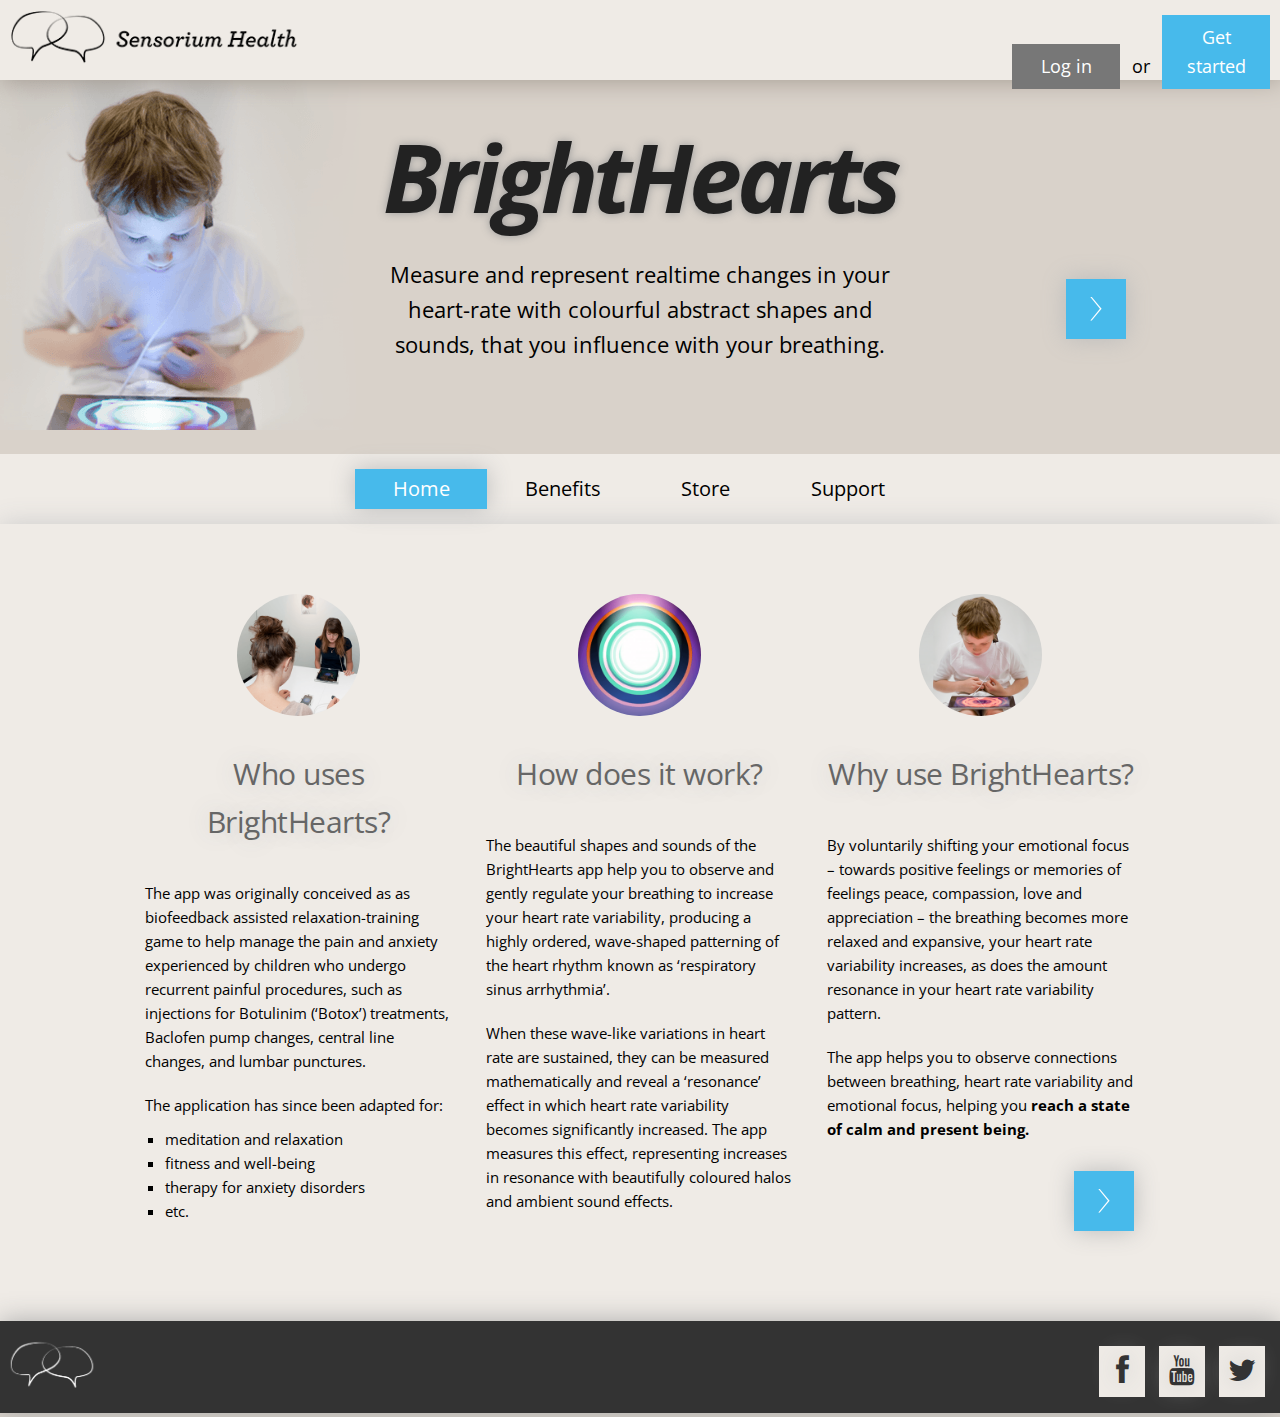
==== Assignment-final/Code/index.html @ 660d4ea3 "Added all assignment files" ====
<!doctype html>
<html lang="en">
	<head>
	    	<meta charset="utf-8">
	    	<meta name="description" content="Your description goes here">
	    	<meta name="keywords" content="one, two, three">
	    	<meta name="viewport" content="width=device-width, initial-scale=1.0">
			<title>Home | BrightHearts | Sensorium Health</title>
			<!-- external CSS link -->
			<link rel="stylesheet" href="css/reset.css">
			<link rel="stylesheet" href="css/normalize.css">
			<link rel="stylesheet" href="css/style.css">
			<link href='http://fonts.googleapis.com/css?family=Open+Sans:300italic,700italic,300|Dorsa' rel='stylesheet' type='text/css'>
			<link rel="stylesheet" href="font-awesome/css/font-awesome.min.css">
	</head>
	<body class="home">
		<div id="global-nav">
			<img src="images/sensorium_horizontal_300_black.png">
			<div id="global-links">
				<a class="button-1" href="latest-session.html">Log in</a>
				<p>or</p>
				<a class="button-2" href="#">Get started</a>
			</div>
		</div>
		<div id="hero-section">	
			<div id="promo-left">
				<img src="images/henry-w-ipad-blue-fx2_525.png"alt="">
			</div>
			<div id="promo-main">
				<h1>BrightHearts</h1>
				<h3>Measure and represent realtime changes in your heart-rate with colourful abstract shapes and sounds, that you influence with your breathing. </h3>	
			</div>
			<div id="promo-right">
				<a class="arrow-box" href="benefits.html">></a>
			</div>
		</div>
		<div id="page-nav">
			<div id="page-links">
				<a href="#" class="home-nav">Home</a>
				<a href="benefits.html" class="benefits-nav">Benefits</a>
				<a href="store.html" class="store-nav">Store</a>
				<a href="support.html" class="support-nav">Support</a>
			</div>
		</div>
		<div id="content">
			<div id="content-1">
				<img src="images/test-table-square_300.png">
				<!-- <i class="fa fa-users"></i> -->
				<h2>Who uses BrightHearts?</h2>
				<p>The app was originally conceived as as biofeedback assisted relaxation-training game to help manage the pain and anxiety experienced by children who undergo recurrent painful procedures, such as injections for Botulinim (‘Botox’) treatments, Baclofen pump changes, central line changes, and lumbar punctures.</p>
				<p>The application has since been adapted for:</p>
				<ul>
					<li>meditation and relaxation</li>
					<li>fitness and well-being</li>
					<li>therapy for anxiety disorders</li>
					<li>etc.</li>
				</ul>
			</div>
			<div id="content-2">
				<img src="images/visualise-orange-purple-square_300.png">
				<!-- <i class="fa fa-cogs"></i> -->
				<h2>How does it work?</h2>
				<p>The beautiful shapes and sounds of the BrightHearts app help you to observe and gently regulate your breathing to increase your heart rate variability, producing a highly ordered, wave-shaped patterning of the heart rhythm known as ‘respiratory sinus arrhythmia’.</p>
				<p>When these wave-like variations in heart rate are sustained, they can be measured mathematically and reveal a ‘resonance’ effect in which heart rate variability becomes significantly increased. The app measures this effect, representing increases in resonance with beautifully coloured halos and ambient sound effects.</p>
			</div>
			<div id="content-3">
				<img src="images/henry-w-ipad-red-square_300.png">
				<!-- <i class="fa fa-question-circle"></i> -->
				<h2>Why use BrightHearts?</h2>
				<p>By voluntarily shifting your emotional focus – towards positive feelings or memories of feelings peace, compassion, love and appreciation – the breathing becomes more relaxed and expansive, your heart rate variability increases, as does the amount resonance in your heart rate variability pattern.</p>
				<p>The app helps you to observe connections between breathing, heart rate variability and emotional focus, helping you <strong>reach a state of calm and present being.</strong></p>
				<a class="arrow-box" href="#">></a>
			</div>
		</div>
		</div>
		<div id="footer">
			<img src="images/cropped-sensorium-pic-200.png">
			<div id="social-links">			
				<a class="get-started" href="#"><i class="fa fa-facebook"></i></a>
				<a class="get-started" href="#"><i class="fa fa-youtube"></i></a>
				<a class="get-started" href="#"><i class="fa fa-twitter"></i></a>
			</div>
		</div>
	</body>
</html>
---- Assignment-final/Code/css/style.css ----
/*Main styles*/

body {
	box-shadow: inset 0 0 0 rgba(0,0,0,0.4);
  	line-height: 1.6;
	background-color: #D9D2CA;
	color: #000;
	font-family: 'Open Sans', sans-serif;
}

p, ul {
	font-size: 15px;
	padding: 10px 0px;
	margin: 0px;
	list-style-type: square;
}

ul {
	padding: 0px 0px 0px 20px;
}	

h1 {
	font-weight: 700;
	font-style: italic;
	font-size: 95px;
	color: #222;
	margin: 0px 0px;
	letter-spacing: -5px;
	text-shadow: 0px 0px 10px #999;
}

h2 {
	letter-spacing: -0.5px;
	color: #666;
	font-size: 30px;
	
}

i {
	font-size: 60px;
	color: #333;
	padding: 10px 0px;
}


h2, i {
	text-shadow: 0px 0px 25px #ccc;
}

h3 {
	font-size: 22px;
	color: #000;
	margin-top: 5px;
}

a {
	text-decoration: none;
	color: #000;
}

/*Global nav*/

#global-nav {
/*	display: inline-block;*/
	width: 100%;
	height: 80px;
	box-shadow: 0px 0px 25px #A0978D;
	background-color: #EFEBE6;	
}

#global-nav img {
	float: left;
	width: 288px;
	margin: 10px;
}

#global-links, #social-links {
	float: right;
	padding: 15px 10px;
	text-align: center;
}

#global-links a, #global-nav p {
	display: inline-block;
  	padding: 8px;
  	margin: 0px;
  	font-size: 18px;
  	width: 92px;
  	color: #fff;
}

#global-links p {
	width: auto;
	color: #000;
}

.button-1 {
	background-color: #777;
}

.button-1:hover {
	background-color: #999;
}

.button-2 {
	background-color: #47BAEB;
}

.button-2:hover {
	background-color: #96D8F5;
}

/*Hero section*/

#hero-section {
	width: 95%;
	padding: 0px 2.5%;
	height: 350px;
}

#promo-main {
	width: 45%;
	float: left;
	padding: 0px 2.5%;
	margin: 20px 0px;
}

body.home #promo-main {
	text-align: center;
}

#promo-right, #promo-left {
	width: 25%;
	height: 350px;
	float: left;
	position: relative;
	text-align: center;
}

a.arrow-box {
	text-align: center;
	margin-top: 20px;
}

#promo-left img {
	height: 350px;
	top: 80px;
	right: 20%;
	position: absolute;
	right: -80px;
	top:0px;
	z-index:-1;
}

.arrow-box {
	font-family: 'Dorsa', sans-serif;
	color: #fff;
	font-size: 70px;
	width: 60px;
	height: 60px;
	display: inline-block;
	box-shadow: 0px 0px 25px #ccc;
	line-height: 60px;
}

#hero-section .arrow-box {
	margin-top: 175px;	
}

#page-nav {
	width: 100%;
	clear: both;
	background-color: #EFEBE6;
}

#page-links {
	width: 45%;
	margin: 0 25%;
	padding: 0 2.5%;
}

#page-nav a {
	display: inline-block;
	width: 23%;
  	margin: 15px 0.5% 15px 0.5%;
  	font-size: 20px;
	text-align: center;
	padding: 4px 0px 4px 0px;
}

#content {
	width: 80%;
	background-color: #EFEBE6;
	overflow: auto;
	box-shadow: 0px 0px 25px #ccc;
	padding: 50px 10%;
}

#content-1, #content-2, #content-3  {
	width: 30%;
	height: 100%;
	display: inline-block;
	float: left;
	font-size: 20px;
	padding: 20px 1.66%;
	margin-bottom: 20px;
}

#content-1 img, #content-2 img, #content-3 img {
	width: 40%;
	margin: 0px 30%;
	height: auto;
	max-width: 300px;
	border-radius: 100%;
}

#content-1 h2, #content-2 h2, #content-3 h2 {
	text-align: center;
}

#content-3 .arrow-box {
	float: right;
}

#footer {
	background-color: #333;
	width: 100%;
	padding-top: 5px;
	box-shadow: 0px 0px 25px #aaa;
}

#footer img {
	height: 69px;
	width: auto;
	margin: 5px 3px;
}

#footer a {
	background-color: #EFEBE6;
	display: inline-block;
	color: #333;
  	padding: 8px;
  	margin: 5px;
  	width: 30px;
}

#footer i {
	margin: 0px;
	padding: 2px 0px 0px 0px;
	color: #333;
	font-size: 30px;
}

/*Button effects and styles*/

#global-nav a:hover, a:hover {
	-webkit-transition: box-shadow 0.4s ease-in-out, background 0.4s ease-in-out;
	-moz-transition: box-shadow 0.4s ease-in-out, background 0.4s ease-in-out;
    -ms-transition: box-shadow 0.4s ease-in-out, background 0.4s ease-in-out;
	transition: box-shadow 0.4s ease-in-out, background 0.4s ease-in-out;
}

body.home a.home-nav, .home-nav:hover, body.home a.arrow-box {
	background-color: #47BAEB;
	color: #fff;
	box-shadow:0px 0px 25px #bbb;
}

body.benefits a.benefits-nav, .benefits-nav:hover, body.benefits a.arrow-box  {
	background-color: #5183ED;
	color: #fff;
	box-shadow:0px 0px 25px #aaa;
}

body.store a.store-nav, .store-nav:hover, body.store a.arrow-box  {
	background-color: #FFA745;
	color: #fff;
	box-shadow:0px 0px 25px #bbb;
}

body.support a.support-nav, .support-nav:hover, body.support a.arrow-box  {
	background-color: #40EDB4;
	color: #fff;
	box-shadow:0px 0px 25px #ccc;
}

body.home #promo-right a, body.home #promo-left a, body.home #promo-content a {
	background-color: #47BAEB;
}

body.benefits #promo-right a, body.benefits #promo-left a, body.benefits #promo-content a {
	background-color: #5183ED;
}

body.store #promo-right a, body.store #promo-left a, body.store #promo-content a {
	background-color: #FFA745;
}

body.support #promo-right a, body.support #promo-left a, body.support #promo-content a {
	background-color: #40EDB4;
}

body.home #promo-right a:hover, body.home #promo-left a:hover, body.home #promo-content a:hover {
	background-color: #96D8F5;
}

body.benefits #promo-right a:hover, body.benefits #promo-left a:hover, body.benefits #promo-content a:hover {
	background-color: #9DB9F6;
}

body.store #promo-right a:hover, body.store #promo-left a:hover, body.store #promo-content a:hover {
	background-color: #FFCE98;
}

body.support #promo-right a:hover, body.support #promo-left a:hover, body.support #promo-content a:hover {
	background-color: #92F6D5;
}

/*Is there an easier way to achieve the above?*/

/*Responsive layouts*/

/* Tablet: 768px.*/

@media only screen and (max-width: 991px) {
	#page-links {
		width: 70%;
		padding: 2.5%;
		margin: 0 12.5%;
	}

	h1 {
		font-size: 70px;
		letter-spacing: -5px;
	}

	#content {
		width: 98%;
		padding: 40px 1%;
	}

	#promo-left, #promo-right {
		height: auto;
	}

	#promo-left img {
		top: 150px;
		right: 30%;
	}
}

/* Mobile wide: 465px.*/

@media only screen and (max-width: 767px) {
	.tagline {
		left: 90px;
		top: -15px;
	}

	h1 {
		font-size: 65px;
		letter-spacing: -5px;
	}

	#global-nav {
		height: auto;
	}

	#promo-left {
		display: none;
	}

	#promo-main {
		width: 65%;

	}

	#content-1, #content-2, #content-3 {
		width: 92%;
		padding: 40px 4%;
		margin: 0px;
	}

	#page-links {
		width: 90%;
		margin: 0px 5%
	}
}


/* Global nav adjust*/

@media only screen and (max-width: 625px) {
	#global-links, #global-nav img {
		width: 65%;
		margin: 5px 17.5%;
	}


/* Mobile: 320px.*/

@media only screen and (max-width: 464px) {
	h1 {
		font-size: 50px;
		letter-spacing: -4px;
	}

	#global-links {
	  	width: 100%;
	  	margin: 0px;
	  	padding: 8px 0px;
	}

	#global-nav a {
		width: 90%;
		margin: 0px 5% 10px 5%;
		padding: 8px 0px;
	}

	#promo-right {
		display: none;
	}

	#global-nav p {
		display: none;
	}

	#page-nav a {
		width: 46%;
		margin: 2% 1%;
	}

	#promo-main {
		width: 95%;
		margin: 0px 2.5%;
	}
}
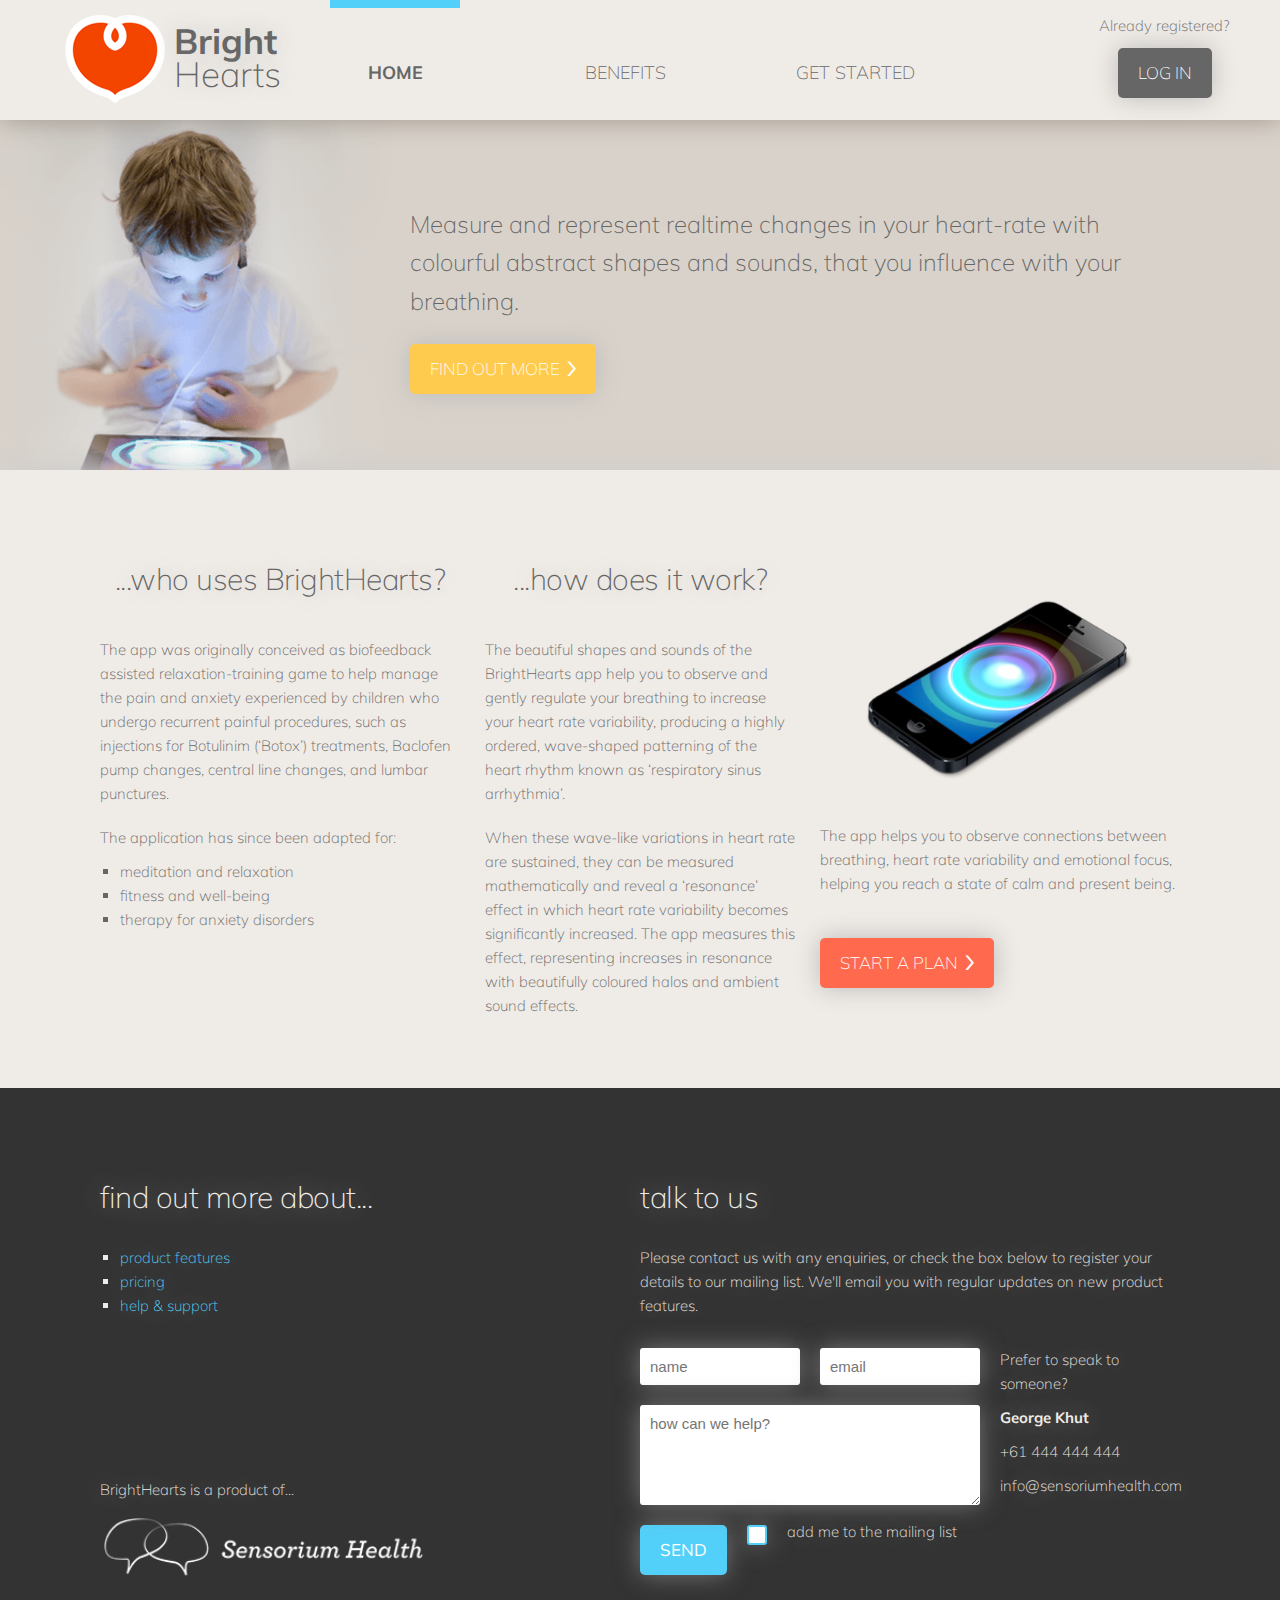
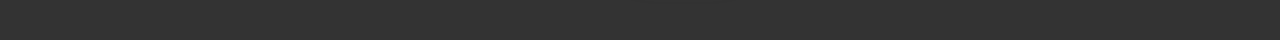
==== commit ff6acc2c: "- updated colour palette, font, hover style - page navigation into global nave bar - new logo - cons" ====
--- a/Assignment-final/Code/index.html
+++ b/Assignment-final/Code/index.html
@@ -10,75 +10,105 @@
 			<link rel="stylesheet" href="css/reset.css">
 			<link rel="stylesheet" href="css/normalize.css">
 			<link rel="stylesheet" href="css/style.css">
-			<link href='http://fonts.googleapis.com/css?family=Open+Sans:300italic,700italic,300|Dorsa' rel='stylesheet' type='text/css'>
+			<link href='http://fonts.googleapis.com/css?family=Open+Sans:300italic,700italic,300|Dorsa|Muli:300,400' rel='stylesheet' type='text/css'>
 			<link rel="stylesheet" href="font-awesome/css/font-awesome.min.css">
 	</head>
 	<body class="home">
-		<div id="global-nav">
-			<img src="images/sensorium_horizontal_300_black.png">
-			<div id="global-links">
-				<a class="button-1" href="latest-session.html">Log in</a>
-				<p>or</p>
-				<a class="button-2" href="#">Get started</a>
+		<div id="nav">
+			<div class="logo">
+				<img src="images/brighthearts-logo_100.png">
+				<p><span>Bright<br/></span>Hearts</p>
 			</div>
+			<div class="container">
+				<div id="page-links">
+					<a href="#" class="home-nav">Home</a>
+					<a href="benefits.html" class="benefits-nav">Benefits</a>
+					<a href="get-started.html" class="get-started-nav">Get Started</a>
+				</div>
+			</div>
+			<div id="action-links">
+				<p>Already registered?</p> 
+				<a class="button grey" href="#">log in</a>
+			</div>					
 		</div>
-		<div id="hero-section">	
+		<div class="container">	
 			<div id="promo-left">
 				<img src="images/henry-w-ipad-blue-fx2_525.png"alt="">
 			</div>
 			<div id="promo-main">
-				<h1>BrightHearts</h1>
-				<h3>Measure and represent realtime changes in your heart-rate with colourful abstract shapes and sounds, that you influence with your breathing. </h3>	
-			</div>
-			<div id="promo-right">
-				<a class="arrow-box" href="benefits.html">></a>
-			</div>
-		</div>
-		<div id="page-nav">
-			<div id="page-links">
-				<a href="#" class="home-nav">Home</a>
-				<a href="benefits.html" class="benefits-nav">Benefits</a>
-				<a href="store.html" class="store-nav">Store</a>
-				<a href="support.html" class="support-nav">Support</a>
+				<h3>Measure and represent realtime changes in your heart-rate with colourful abstract shapes and sounds, that you influence with your breathing. </h3>
+				<a class="button yellow" href="benefits.html">Find out more <span> &nbsp;></span></a>	
 			</div>
 		</div>
 		<div id="content">
-			<div id="content-1">
-				<img src="images/test-table-square_300.png">
-				<!-- <i class="fa fa-users"></i> -->
-				<h2>Who uses BrightHearts?</h2>
-				<p>The app was originally conceived as as biofeedback assisted relaxation-training game to help manage the pain and anxiety experienced by children who undergo recurrent painful procedures, such as injections for Botulinim (‘Botox’) treatments, Baclofen pump changes, central line changes, and lumbar punctures.</p>
-				<p>The application has since been adapted for:</p>
-				<ul>
-					<li>meditation and relaxation</li>
-					<li>fitness and well-being</li>
-					<li>therapy for anxiety disorders</li>
-					<li>etc.</li>
-				</ul>
-			</div>
-			<div id="content-2">
-				<img src="images/visualise-orange-purple-square_300.png">
-				<!-- <i class="fa fa-cogs"></i> -->
-				<h2>How does it work?</h2>
-				<p>The beautiful shapes and sounds of the BrightHearts app help you to observe and gently regulate your breathing to increase your heart rate variability, producing a highly ordered, wave-shaped patterning of the heart rhythm known as ‘respiratory sinus arrhythmia’.</p>
-				<p>When these wave-like variations in heart rate are sustained, they can be measured mathematically and reveal a ‘resonance’ effect in which heart rate variability becomes significantly increased. The app measures this effect, representing increases in resonance with beautifully coloured halos and ambient sound effects.</p>
-			</div>
-			<div id="content-3">
-				<img src="images/henry-w-ipad-red-square_300.png">
-				<!-- <i class="fa fa-question-circle"></i> -->
-				<h2>Why use BrightHearts?</h2>
-				<p>By voluntarily shifting your emotional focus – towards positive feelings or memories of feelings peace, compassion, love and appreciation – the breathing becomes more relaxed and expansive, your heart rate variability increases, as does the amount resonance in your heart rate variability pattern.</p>
-				<p>The app helps you to observe connections between breathing, heart rate variability and emotional focus, helping you <strong>reach a state of calm and present being.</strong></p>
-				<a class="arrow-box" href="#">></a>
-			</div>
+			<div class="container">
+				<div id="content-1">
+					<!-- <img src="images/test-table-square_300.png"> -->
+					<!-- <i class="fa fa-users"></i> -->
+					<h2>...who uses BrightHearts?</h2>
+					<p>The app was originally conceived as biofeedback assisted relaxation-training game to help manage the pain and anxiety experienced by children who undergo recurrent painful procedures, such as injections for Botulinim (‘Botox’) treatments, Baclofen pump changes, central line changes, and lumbar punctures.</p>
+					<p>The application has since been adapted for:</p>
+					<ul>
+						<li>meditation and relaxation</li>
+						<li>fitness and well-being</li>
+						<li>therapy for anxiety disorders</li>
+					</ul>
+				</div>
+				<div id="content-2">
+					<!--  -->
+					<!-- <i class="fa fa-cogs"></i> -->
+					<h2>...how does it work?</h2>
+					<p>The beautiful shapes and sounds of the BrightHearts app help you to observe and gently regulate your breathing to increase your heart rate variability, producing a highly ordered, wave-shaped patterning of the heart rhythm known as ‘respiratory sinus arrhythmia’.</p>
+
+					<p>When these wave-like variations in heart rate are sustained, they can be measured mathematically and reveal a ‘resonance’ effect in which heart rate variability becomes significantly increased. The app measures this effect, representing increases in resonance with beautifully coloured halos and ambient sound effects.</p>
+				</div>
+				<div id="content-3">
+					<!-- <img src="images/sensor-table_300.png"> -->
+					<!-- <i class="fa fa-question-circle"></i> -->
+					<img src="images/iPhone-5-lying.png">
+					<p><br/>The app helps you to observe connections between breathing, heart rate variability and emotional focus, helping you reach a state of calm and present being.</p><br/>
+					<a class="button red" href="benefits.html">Start a plan <span> &nbsp;></span></a>
+				</div>
+				</div>
 		</div>
 		</div>
 		<div id="footer">
-			<img src="images/cropped-sensorium-pic-200.png">
-			<div id="social-links">			
-				<a class="get-started" href="#"><i class="fa fa-facebook"></i></a>
-				<a class="get-started" href="#"><i class="fa fa-youtube"></i></a>
-				<a class="get-started" href="#"><i class="fa fa-twitter"></i></a>
+			<div class="container">
+				<div id="faq">
+					<h2 class="reversed">find out more about...</h2>
+					<ul class="reversed">
+						<li><a href="#">product features</a></li>
+						<li><a href="#">pricing</a></li></li>
+						<li><a href="#">help &amp; support</a></li></li>
+					</ul>
+					<br/>
+					<br/>
+					<div class="bottom">
+						<p class="reversed">BrightHearts is a product of... </p>
+						<img src="images/sensorium_horizontal_300.png">
+					</div>
+				</div>
+				<div id="contact">
+					<h2 class="reversed">talk to us</h2>
+					<p class="reversed">Please contact us with any enquiries, or check the box below to register your details to our mailing list. We'll email you with regular updates on new product features. </p>
+					<div class="form">
+						<form action="#">
+							<div><input type="text" value-size="40" name="name" placeholder="name"></div>
+							<div><input type="text" value-size="40" name="email" placeholder="email"></div>
+							<div><textarea  name="message" placeholder="how can we help?"></textarea></div>
+							<input type="submit" name="send" id="submit" class="button" value="Send">
+							<label class="checkbox" >
+								<input type="checkbox" name="newsletter" class="checkbox" value="newsletter"><span>&#10003</span><p class="reversed">add me to the mailing list</p>
+							</label>
+						</form>
+					</div>
+					<div class="details reversed">
+						<p>Prefer to speak to someone?</p>
+						<p><span>George Khut</span></p>
+						<p>+61 444 444 444</p>
+						<p>info@sensoriumhealth.com</p>
+					</div>
+				</div>
 			</div>
 		</div>
 	</body>
--- a/Assignment-final/Code/css/style.css
+++ b/Assignment-final/Code/css/style.css
@@ -1,20 +1,31 @@
 /*Main styles*/
+
+/* apply a natural box layout model to all elements */
+
+*, *:before, *:after {
+	-moz-box-sizing: border-box; -webkit-box-sizing: border-box; box-sizing: border-box;
+ }
 
 body {
 	box-shadow: inset 0 0 0 rgba(0,0,0,0.4);
   	line-height: 1.6;
 	background-color: #D9D2CA;
-	color: #000;
-	font-family: 'Open Sans', sans-serif;
-}
-
-p, ul {
+	font-family: 'Muli', sans-serif;
+	font-weight: lighter;
+	color: #666
+}
+
+p, ul, input, textarea {
 	font-size: 15px;
 	padding: 10px 0px;
 	margin: 0px;
 	list-style-type: square;
 }
 
+span {
+	font-weight: bold;
+}
+
 ul {
 	padding: 0px 0px 0px 20px;
 }	
@@ -23,7 +34,6 @@
 	font-weight: 700;
 	font-style: italic;
 	font-size: 95px;
-	color: #222;
 	margin: 0px 0px;
 	letter-spacing: -5px;
 	text-shadow: 0px 0px 10px #999;
@@ -31,15 +41,14 @@
 
 h2 {
 	letter-spacing: -0.5px;
-	color: #666;
 	font-size: 30px;
 	
 }
 
 i {
-	font-size: 60px;
-	color: #333;
+	font-size: 90px;
 	padding: 10px 0px;
+	text-align: center;
 }
 
 
@@ -48,89 +57,132 @@
 }
 
 h3 {
-	font-size: 22px;
-	color: #000;
+	font-size: 24px;
 	margin-top: 5px;
 }
 
 a {
 	text-decoration: none;
-	color: #000;
-}
-
-/*Global nav*/
-
-#global-nav {
-/*	display: inline-block;*/
+	color: #666
+}
+
+.container {
+	width: 1080px;
+	margin: 0px auto;
+	height: auto;
+	clear: both;
+}
+
+.blue {
+	background-color: #53D0F9;
+}
+
+.yellow {
+	background-color: #FFCB4E;
+}
+
+.red {
+	background-color: #FF6A4E;
+}
+
+.grey {
+	background-color: #666;
+}
+
+/*nav*/
+
+#nav {
 	width: 100%;
+	height: 120px;
+	box-shadow: 0px 0px 25px #A0978D;
+	background-color: #EFEBE6;
+}
+
+.logo {
+	width: 270px;
 	height: 80px;
-	box-shadow: 0px 0px 25px #A0978D;
-	background-color: #EFEBE6;	
-}
-
-#global-nav img {
-	float: left;
-	width: 288px;
-	margin: 10px;
-}
-
-#global-links, #social-links {
-	float: right;
-	padding: 15px 10px;
-	text-align: center;
-}
-
-#global-links a, #global-nav p {
-	display: inline-block;
-  	padding: 8px;
-  	margin: 0px;
+	position: absolute;
+	left: 50px;
+	padding: 15px;
+}
+
+.logo p {
+	display: inline-block;
+	font-size: 35px;
+	padding: 5px;
+	line-height: 33px;
+	vertical-align: top;
+	margin-top: 5px;
+	text-shadow: 0px 0px 25px #ccc;
+
+}
+
+#page-links {
+	width: 720px;
+	margin: 0px auto;
+}
+
+#page-links a {
+	width: 130px;
+	margin: 0px 50px;
+	height: 100px;
+	padding-top: 51px;
+	float: left;
   	font-size: 18px;
-  	width: 92px;
+	text-align: center;
+	text-transform: uppercase;
+}
+
+.home-nav, .benefits-nav, .get-started-nav {
+	border-top: 8px solid transparent;
+}
+
+#action-links {
+	padding: 4px 0px;
+	text-align: center;
+	position: absolute;
+	right: 50px;
+	display: inline-block;
+}
+
+.button {
+	width: auto;
+	height: 50px;
+	display: inline-block;
+	padding: 10px 20px;
+  	font-size: 17px;
   	color: #fff;
-}
-
-#global-links p {
-	width: auto;
-	color: #000;
-}
-
-.button-1 {
-	background-color: #777;
-}
-
-.button-1:hover {
+  	border-radius: 5px;
+  	text-transform: uppercase;
+  	box-shadow: 0px 0px 25px #bbb;
+  	line-height: 30px;
+}
+
+.button span {
+	font-family: 'Dorsa';
+	font-size: 40px;
+	vertical-align: top;
+}
+
+.button:hover {
 	background-color: #999;
 }
 
-.button-2 {
-	background-color: #47BAEB;
-}
-
-.button-2:hover {
-	background-color: #96D8F5;
-}
-
 /*Hero section*/
 
-#hero-section {
-	width: 95%;
-	padding: 0px 2.5%;
-	height: 350px;
-}
-
 #promo-main {
-	width: 45%;
-	float: left;
-	padding: 0px 2.5%;
-	margin: 20px 0px;
+	width: 540px;
+	float: left;
+	padding: 0px 15px;
 }
 
 body.home #promo-main {
-	text-align: center;
+	padding: 80px 40px 0px;
+	width: 810px;
 }
 
 #promo-right, #promo-left {
-	width: 25%;
+	width: 270px;
 	height: 350px;
 	float: left;
 	position: relative;
@@ -163,55 +215,30 @@
 	line-height: 60px;
 }
 
-#hero-section .arrow-box {
-	margin-top: 175px;	
-}
-
-#page-nav {
+#content {
 	width: 100%;
-	clear: both;
-	background-color: #EFEBE6;
-}
-
-#page-links {
-	width: 45%;
-	margin: 0 25%;
-	padding: 0 2.5%;
-}
-
-#page-nav a {
-	display: inline-block;
-	width: 23%;
-  	margin: 15px 0.5% 15px 0.5%;
-  	font-size: 20px;
-	text-align: center;
-	padding: 4px 0px 4px 0px;
-}
-
-#content {
-	width: 80%;
 	background-color: #EFEBE6;
 	overflow: auto;
 	box-shadow: 0px 0px 25px #ccc;
-	padding: 50px 10%;
 }
 
 #content-1, #content-2, #content-3  {
-	width: 30%;
-	height: 100%;
+	width: 360px;
 	display: inline-block;
 	float: left;
 	font-size: 20px;
-	padding: 20px 1.66%;
-	margin-bottom: 20px;
-}
-
-#content-1 img, #content-2 img, #content-3 img {
-	width: 40%;
-	margin: 0px 30%;
-	height: auto;
-	max-width: 300px;
-	border-radius: 100%;
+	margin: 60px 0px;
+}
+
+#content-2 {
+	padding: 0px 25px;
+}
+
+#content-3 img {
+	height: 180px;
+	display: block;
+	margin: 70px auto 10px;
+
 }
 
 #content-1 h2, #content-2 h2, #content-3 h2 {
@@ -225,23 +252,115 @@
 #footer {
 	background-color: #333;
 	width: 100%;
-	padding-top: 5px;
-	box-shadow: 0px 0px 25px #aaa;
+	padding: 0px 0px 55px;
+	overflow: auto;
+	position: relative;
+}
+
+.bottom {
+	position: absolute;
+	bottom: 50px;
 }
 
 #footer img {
-	height: 69px;
+	height: 60px;
 	width: auto;
 	margin: 5px 3px;
 }
 
-#footer a {
-	background-color: #EFEBE6;
-	display: inline-block;
-	color: #333;
-  	padding: 8px;
-  	margin: 5px;
-  	width: 30px;
+.reversed {
+	color: #EFEBE6;
+	text-shadow: 0px 0px 25px #888;
+}
+
+#faq, #contact {
+	width: 540px;
+	float: left;
+	padding: 60px 0px 10px;
+}
+
+#faq a {
+	color: #53D0F9;
+}
+
+#faq a:hover {
+	color: #fff;
+}
+
+#contact p {
+	padding-top: 0px;
+}
+
+.form {
+	width: 360px;
+}
+
+form {
+	float: left;
+}
+
+input, textarea {
+	box-shadow: 0px 0px 25px #777;
+	border: none;
+	padding: 10px;
+	margin: 20px 20px 0px 0px;
+	color: #666;
+	border-radius: 3px;
+}
+
+input {
+	width: 160px;
+	float: left;
+	vertical-align: top;
+}
+
+textarea {
+	width: 340px;
+	max-width: 340px;
+	clear: both;
+	height: 100px;
+}
+
+#submit {
+	font-family: "Muli";
+	box-shadow: 0px 0px 25px #777;
+	background-color: #53D0F9;
+	border: none;
+}
+
+.checkbox input {
+    display: none;
+}
+
+.checkbox span {
+    width: 20px;
+    height: 20px;
+    display: inline-block;
+    background-color: white;
+    margin: 20px 20px 20px 0px;
+    color: transparent;
+    border: 2px solid #53D0F9;
+    box-shadow: 0px 0px 25px #777;
+    border-radius: 3px;
+}
+
+.checkbox input:checked + span {
+    color: #666;
+	padding-left: 1px;
+    line-height: 18px;
+}
+
+.form p {
+	display: inline-block;
+	vertical-align: top;
+	margin-top: 15px;
+	width: 180px;
+}
+
+.details {
+	float: left;
+	width: 180px;
+	margin-top: 20px;
 }
 
 #footer i {
@@ -251,52 +370,57 @@
 	font-size: 30px;
 }
 
+#social-links {
+	padding: 15px 10px;
+	text-align: center;
+	display: inline-block;
+}
+
 /*Button effects and styles*/
 
-#global-nav a:hover, a:hover {
-	-webkit-transition: box-shadow 0.4s ease-in-out, background 0.4s ease-in-out;
-	-moz-transition: box-shadow 0.4s ease-in-out, background 0.4s ease-in-out;
-    -ms-transition: box-shadow 0.4s ease-in-out, background 0.4s ease-in-out;
-	transition: box-shadow 0.4s ease-in-out, background 0.4s ease-in-out;
-}
-
-body.home a.home-nav, .home-nav:hover, body.home a.arrow-box {
-	background-color: #47BAEB;
-	color: #fff;
-	box-shadow:0px 0px 25px #bbb;
-}
-
-body.benefits a.benefits-nav, .benefits-nav:hover, body.benefits a.arrow-box  {
-	background-color: #5183ED;
-	color: #fff;
-	box-shadow:0px 0px 25px #aaa;
-}
-
-body.store a.store-nav, .store-nav:hover, body.store a.arrow-box  {
-	background-color: #FFA745;
-	color: #fff;
-	box-shadow:0px 0px 25px #bbb;
-}
-
-body.support a.support-nav, .support-nav:hover, body.support a.arrow-box  {
-	background-color: #40EDB4;
-	color: #fff;
-	box-shadow:0px 0px 25px #ccc;
-}
-
-body.home #promo-right a, body.home #promo-left a, body.home #promo-content a {
-	background-color: #47BAEB;
+a:hover {
+	-webkit-transition: box-shadow 0.4s ease-in-out, border-top 0.4 ease-in-out, background-color 0.4 ease-in-out, color 0.4 ease-in-out;
+	-moz-transition: box-shadow 0.4s ease-in-out, border-top 0.4s ease-in-out, background-color 0.4s ease-in-out, color 0.4s ease-in-out;
+    -ms-transition: box-shadow 0.4s ease-in-out, border-top 0.4s ease-in-out, background-color 0.4s ease-in-out, color 0.4s ease-in-out;
+	transition: box-shadow 0.4s ease-in-out, border-top 0.4s ease-in-out, background-color 0.4s ease-in-out, color 0.4s ease-in-out;
+}
+
+body.home a.home-nav {
+	border-top: 8px solid #53D0F9;
+	font-weight: bold;
+}
+
+body.benefits a.benefits-nav {
+	border-top: 8px solid #FFCB4E;
+	font-weight: bold;
+}
+
+body.get-started a.get-started-nav {
+	border-top: 8px solid #FF6A4E;
+	font-weight: bold;
+}
+
+a:hover.home-nav  {
+	border-top: 8px solid #53D0F9;
+}
+
+a:hover.benefits-nav {
+	border-top: 8px solid #FFCB4E;
+}
+
+a:hover.get-started-nav {
+	border-top: 8px solid #FF6A4E;
+}
+
+body.home #promo-right a, body.home #promo-left a, body.home #promo-content a  {
+	background-color: #53D0F9;
 }
 
 body.benefits #promo-right a, body.benefits #promo-left a, body.benefits #promo-content a {
 	background-color: #5183ED;
 }
 
-body.store #promo-right a, body.store #promo-left a, body.store #promo-content a {
-	background-color: #FFA745;
-}
-
-body.support #promo-right a, body.support #promo-left a, body.support #promo-content a {
+body.get-started #promo-right a, body.get-started #promo-left a, body.get-started #promo-content a {
 	background-color: #40EDB4;
 }
 
@@ -308,11 +432,7 @@
 	background-color: #9DB9F6;
 }
 
-body.store #promo-right a:hover, body.store #promo-left a:hover, body.store #promo-content a:hover {
-	background-color: #FFCE98;
-}
-
-body.support #promo-right a:hover, body.support #promo-left a:hover, body.support #promo-content a:hover {
+body.get-started #promo-right a:hover, body.get-started #promo-left a:hover, body.get-started #promo-content a:hover {
 	background-color: #92F6D5;
 }
 
@@ -362,7 +482,7 @@
 		letter-spacing: -5px;
 	}
 
-	#global-nav {
+	.nav {
 		height: auto;
 	}
 
@@ -391,7 +511,7 @@
 /* Global nav adjust*/
 
 @media only screen and (max-width: 625px) {
-	#global-links, #global-nav img {
+	#global-links, #nav img {
 		width: 65%;
 		margin: 5px 17.5%;
 	}
@@ -411,7 +531,7 @@
 	  	padding: 8px 0px;
 	}
 
-	#global-nav a {
+	#nav a {
 		width: 90%;
 		margin: 0px 5% 10px 5%;
 		padding: 8px 0px;
@@ -421,7 +541,7 @@
 		display: none;
 	}
 
-	#global-nav p {
+	#nav p {
 		display: none;
 	}
 
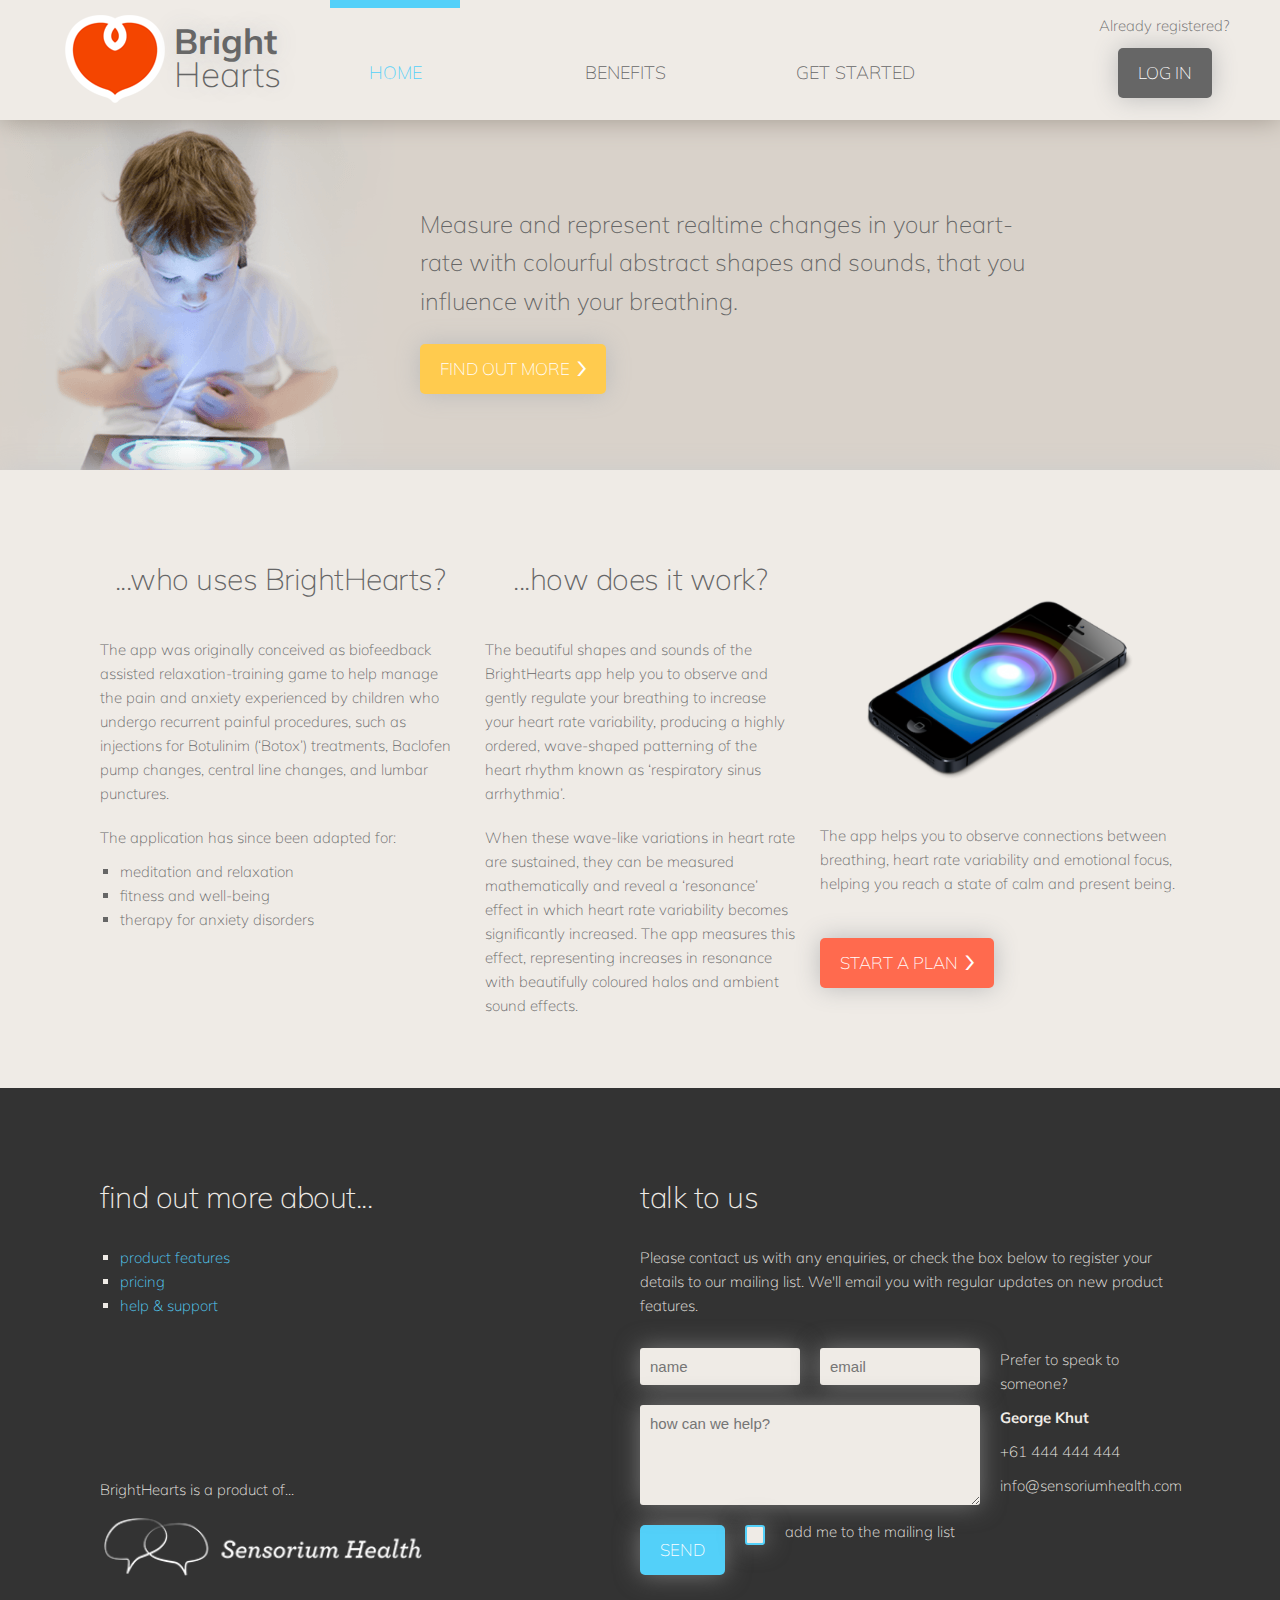
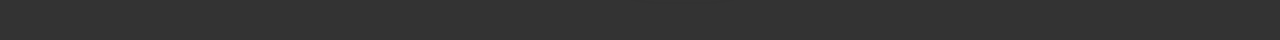
==== commit 011ab92b: "- content added to benefits page - first attempt at charting simple number dataset - webfont icon st" ====
--- a/Assignment-final/Code/index.html
+++ b/Assignment-final/Code/index.html
@@ -15,7 +15,7 @@
 	</head>
 	<body class="home">
 		<div id="nav">
-			<div class="logo">
+			<div id="logo">
 				<img src="images/brighthearts-logo_100.png">
 				<p><span>Bright<br/></span>Hearts</p>
 			</div>
@@ -32,19 +32,17 @@
 			</div>					
 		</div>
 		<div class="container">	
-			<div id="promo-left">
+			<div id="promo-left" class="quarter-width">
 				<img src="images/henry-w-ipad-blue-fx2_525.png"alt="">
 			</div>
-			<div id="promo-main">
+			<div id="promo-main" class="two-third-width">
 				<h3>Measure and represent realtime changes in your heart-rate with colourful abstract shapes and sounds, that you influence with your breathing. </h3>
 				<a class="button yellow" href="benefits.html">Find out more <span> &nbsp;></span></a>	
 			</div>
 		</div>
 		<div id="content">
 			<div class="container">
-				<div id="content-1">
-					<!-- <img src="images/test-table-square_300.png"> -->
-					<!-- <i class="fa fa-users"></i> -->
+				<div id="content-1" class="third-width">
 					<h2>...who uses BrightHearts?</h2>
 					<p>The app was originally conceived as biofeedback assisted relaxation-training game to help manage the pain and anxiety experienced by children who undergo recurrent painful procedures, such as injections for Botulinim (‘Botox’) treatments, Baclofen pump changes, central line changes, and lumbar punctures.</p>
 					<p>The application has since been adapted for:</p>
@@ -54,27 +52,22 @@
 						<li>therapy for anxiety disorders</li>
 					</ul>
 				</div>
-				<div id="content-2">
-					<!--  -->
-					<!-- <i class="fa fa-cogs"></i> -->
+				<div id="content-2" class="third-width">
 					<h2>...how does it work?</h2>
 					<p>The beautiful shapes and sounds of the BrightHearts app help you to observe and gently regulate your breathing to increase your heart rate variability, producing a highly ordered, wave-shaped patterning of the heart rhythm known as ‘respiratory sinus arrhythmia’.</p>
-
 					<p>When these wave-like variations in heart rate are sustained, they can be measured mathematically and reveal a ‘resonance’ effect in which heart rate variability becomes significantly increased. The app measures this effect, representing increases in resonance with beautifully coloured halos and ambient sound effects.</p>
 				</div>
-				<div id="content-3">
-					<!-- <img src="images/sensor-table_300.png"> -->
-					<!-- <i class="fa fa-question-circle"></i> -->
+				<div id="content-3" class="third-width">
 					<img src="images/iPhone-5-lying.png">
 					<p><br/>The app helps you to observe connections between breathing, heart rate variability and emotional focus, helping you reach a state of calm and present being.</p><br/>
-					<a class="button red" href="benefits.html">Start a plan <span> &nbsp;></span></a>
+					<a class="button red" href="get-started.html">Start a plan <span> &nbsp;></span></a>
 				</div>
-				</div>
+			</div>
 		</div>
 		</div>
 		<div id="footer">
 			<div class="container">
-				<div id="faq">
+				<div id="faq" class="half-width">
 					<h2 class="reversed">find out more about...</h2>
 					<ul class="reversed">
 						<li><a href="#">product features</a></li>
@@ -88,7 +81,7 @@
 						<img src="images/sensorium_horizontal_300.png">
 					</div>
 				</div>
-				<div id="contact">
+				<div id="contact" class="half-width">
 					<h2 class="reversed">talk to us</h2>
 					<p class="reversed">Please contact us with any enquiries, or check the box below to register your details to our mailing list. We'll email you with regular updates on new product features. </p>
 					<div class="form">
--- a/Assignment-final/Code/css/style.css
+++ b/Assignment-final/Code/css/style.css
@@ -1,10 +1,13 @@
-/*Main styles*/
-
-/* apply a natural box layout model to all elements */
+/* Apply a natural box layout model to all elements */
 
 *, *:before, *:after {
-	-moz-box-sizing: border-box; -webkit-box-sizing: border-box; box-sizing: border-box;
+	-moz-box-sizing: border-box; 
+	-webkit-box-sizing: border-box; 
+	box-sizing: border-box;
  }
+
+
+/*Main element styles*/
 
 body {
 	box-shadow: inset 0 0 0 rgba(0,0,0,0.4);
@@ -12,7 +15,7 @@
 	background-color: #D9D2CA;
 	font-family: 'Muli', sans-serif;
 	font-weight: lighter;
-	color: #666
+	color: #666;
 }
 
 p, ul, input, textarea {
@@ -20,6 +23,7 @@
 	padding: 10px 0px;
 	margin: 0px;
 	list-style-type: square;
+	font-weight: lighter;
 }
 
 span {
@@ -31,12 +35,9 @@
 }	
 
 h1 {
-	font-weight: 700;
-	font-style: italic;
-	font-size: 95px;
-	margin: 0px 0px;
-	letter-spacing: -5px;
-	text-shadow: 0px 0px 10px #999;
+	letter-spacing: -0.5px;
+	font-size: 50px;
+	margin: 0px;
 }
 
 h2 {
@@ -46,14 +47,8 @@
 }
 
 i {
-	font-size: 90px;
+	font-size: 120px;
 	padding: 10px 0px;
-	text-align: center;
-}
-
-
-h2, i {
-	text-shadow: 0px 0px 25px #ccc;
 }
 
 h3 {
@@ -65,13 +60,66 @@
 	text-decoration: none;
 	color: #666
 }
+
+iframe {
+	box-shadow: 0px 0px 25px #aaa;
+}
+
+/*Hover effects*/
+
+a:hover {
+	-webkit-transition: box-shadow 0.4s ease-in-out, border-top 0.4 ease-in-out, background-color 0.4 ease-in-out, color 0.4 ease-in-out;
+	-moz-transition: box-shadow 0.4s ease-in-out, border-top 0.4s ease-in-out, background-color 0.4s ease-in-out, color 0.4s ease-in-out;
+    -ms-transition: box-shadow 0.4s ease-in-out, border-top 0.4s ease-in-out, background-color 0.4s ease-in-out, color 0.4s ease-in-out;
+	transition: box-shadow 0.4s ease-in-out, border-top 0.4s ease-in-out, background-color 0.4s ease-in-out, color 0.4s ease-in-out;
+}
+
+
+/*________________________*/
+
+/*General classes*/
+
+/*Set div width*/
 
 .container {
 	width: 1080px;
 	margin: 0px auto;
 	height: auto;
-	clear: both;
-}
+	display: block;
+}
+
+.three-quarter-width {
+	width: 810px;
+	float: left;
+}
+
+.two-third-width {
+	width: 720px;
+	float: left;
+}
+
+.half-width {
+	width: 540px;
+	float: left;
+}
+
+.third-width {
+	width: 360px;
+	float: left;
+}
+
+.quarter-width {
+	width: 270px;
+	float: left;
+}
+
+.sixth-width {
+	width: 180px;
+	float: left;
+}
+
+
+/*Set box color*/
 
 .blue {
 	background-color: #53D0F9;
@@ -89,61 +137,28 @@
 	background-color: #666;
 }
 
-/*nav*/
-
-#nav {
-	width: 100%;
-	height: 120px;
-	box-shadow: 0px 0px 25px #A0978D;
-	background-color: #EFEBE6;
-}
-
-.logo {
-	width: 270px;
-	height: 80px;
+
+/*Reverse text out of dark background*/
+
+.reversed {
+	color: #EFEBE6;
+	text-shadow: 0px 0px 150px #aaa;
+}
+
+.underline {
+	text-decoration: underline;
+}
+
+
+/*Drop an element*/
+
+.bottom {
 	position: absolute;
-	left: 50px;
-	padding: 15px;
-}
-
-.logo p {
-	display: inline-block;
-	font-size: 35px;
-	padding: 5px;
-	line-height: 33px;
-	vertical-align: top;
-	margin-top: 5px;
-	text-shadow: 0px 0px 25px #ccc;
-
-}
-
-#page-links {
-	width: 720px;
-	margin: 0px auto;
-}
-
-#page-links a {
-	width: 130px;
-	margin: 0px 50px;
-	height: 100px;
-	padding-top: 51px;
-	float: left;
-  	font-size: 18px;
-	text-align: center;
-	text-transform: uppercase;
-}
-
-.home-nav, .benefits-nav, .get-started-nav {
-	border-top: 8px solid transparent;
-}
-
-#action-links {
-	padding: 4px 0px;
-	text-align: center;
-	position: absolute;
-	right: 50px;
-	display: inline-block;
-}
+	bottom: 50px;
+}
+
+
+/*Make a button*/
 
 .button {
 	width: auto;
@@ -158,40 +173,122 @@
   	line-height: 30px;
 }
 
+.button:hover {
+	background-color: #999;
+}
+
 .button span {
 	font-family: 'Dorsa';
 	font-size: 40px;
 	vertical-align: top;
 }
 
-.button:hover {
-	background-color: #999;
-}
-
-/*Hero section*/
+
+/*Page related styles*/
+
+body.home a.home-nav {
+	border-top: 8px solid #53D0F9;
+	color: #53D0F9;
+}
+
+body.benefits a.benefits-nav {
+	border-top: 8px solid #FFCB4E;
+	color: #FFCB4E;
+}
+
+body.get-started a.get-started-nav {
+	border-top: 8px solid #FF6A4E;
+	color: #FF6A4E;
+}
+
+a:hover.home-nav  {
+	border-top: 8px solid #53D0F9;
+}
+
+a:hover.benefits-nav {
+	border-top: 8px solid #FFCB4E;
+}
+
+a:hover.get-started-nav {
+	border-top: 8px solid #FF6A4E;
+}
+
+
+/*________________________*/
+
+/*Specific ids*/
+
+/*Navigation*/
+
+#nav {
+	width: 100%;
+	height: 120px;
+	box-shadow: 0px 0px 25px #A0978D;
+	background-color: #EFEBE6;
+}
+
+#logo {
+	width: 270px;
+	height: 80px;
+	position: absolute;
+	left: 50px;
+	padding: 15px;
+}
+
+#logo p {
+	display: inline-block;
+	font-size: 35px;
+	padding: 5px;
+	line-height: 33px;
+	vertical-align: top;
+	margin-top: 5px;
+	text-shadow: 0px 0px 25px #ccc;
+
+}
+
+#page-links {
+	width: 720px;
+	margin: 0px auto;
+}
+
+#page-links a {
+	width: 130px;
+	margin: 0px 50px;
+	height: 100px;
+	padding-top: 51px;
+	float: left;
+  	font-size: 18px;
+	text-align: center;
+	text-transform: uppercase;
+}
+
+.home-nav, .benefits-nav, .get-started-nav {
+	border-top: 8px solid transparent;
+}
+
+#action-links {
+	padding: 4px 0px;
+	text-align: center;
+	position: absolute;
+	right: 50px;
+	display: inline-block;
+}
+
+
+/*Promo section*/
+
+#promo{
+	padding: 80px 0px 0px;
+}
 
 #promo-main {
-	width: 540px;
-	float: left;
-	padding: 0px 15px;
-}
-
-body.home #promo-main {
-	padding: 80px 40px 0px;
-	width: 810px;
-}
-
-#promo-right, #promo-left {
-	width: 270px;
+	padding: 80px 50px 0px;
+}
+
+#promo-left {
 	height: 350px;
-	float: left;
 	position: relative;
 	text-align: center;
-}
-
-a.arrow-box {
-	text-align: center;
-	margin-top: 20px;
 }
 
 #promo-left img {
@@ -204,16 +301,58 @@
 	z-index:-1;
 }
 
-.arrow-box {
-	font-family: 'Dorsa', sans-serif;
-	color: #fff;
-	font-size: 70px;
-	width: 60px;
-	height: 60px;
-	display: inline-block;
-	box-shadow: 0px 0px 25px #ccc;
-	line-height: 60px;
-}
+.icon-wrap {
+	width: 360px;
+	text-align: center;
+
+}
+
+.icon-wrap i {
+	background-color: #444;
+	border-radius: 100%;
+	text-align: center;
+	width: 180px;
+	height: 180px;
+	line-height: 170px;
+	display: block;
+	margin: 40px auto;
+	box-shadow: 0px 0px 25px #666;
+}
+
+.icon-wrap a {
+	display: block;
+	width: 238px;
+	margin: 10px auto 60px;
+}
+
+ a:hover.underline {
+	color: #999;
+}
+
+#data-vis {
+	padding: 60px 0px;
+	position: relative;
+	background-color: #333;
+	width: 100%;
+	height: auto;
+	overflow: auto;
+	clear: both;
+}
+
+#data-vis i {
+	float: left;
+	margin: 20px 40px 0px 0px;
+	padding: 0px;
+}
+
+#chart-1 {
+	background-color: white;
+	width: 700px;
+	margin: 10px;
+}
+
+
+/*Main content*/
 
 #content {
 	width: 100%;
@@ -223,9 +362,7 @@
 }
 
 #content-1, #content-2, #content-3  {
-	width: 360px;
 	display: inline-block;
-	float: left;
 	font-size: 20px;
 	margin: 60px 0px;
 }
@@ -238,16 +375,22 @@
 	height: 180px;
 	display: block;
 	margin: 70px auto 10px;
-
 }
 
 #content-1 h2, #content-2 h2, #content-3 h2 {
 	text-align: center;
 }
 
-#content-3 .arrow-box {
-	float: right;
-}
+#benefits-summary {
+	padding: 60px 0px 60px 40px;
+}
+
+#video {
+	padding: 100px 0px;
+}
+
+
+/*Footer section*/
 
 #footer {
 	background-color: #333;
@@ -257,25 +400,12 @@
 	position: relative;
 }
 
-.bottom {
-	position: absolute;
-	bottom: 50px;
-}
-
 #footer img {
-	height: 60px;
-	width: auto;
+	width: 320px;
 	margin: 5px 3px;
 }
 
-.reversed {
-	color: #EFEBE6;
-	text-shadow: 0px 0px 25px #888;
-}
-
 #faq, #contact {
-	width: 540px;
-	float: left;
 	padding: 60px 0px 10px;
 }
 
@@ -301,6 +431,7 @@
 
 input, textarea {
 	box-shadow: 0px 0px 25px #777;
+	background-color: #EFEBE6;
 	border: none;
 	padding: 10px;
 	margin: 20px 20px 0px 0px;
@@ -336,7 +467,7 @@
     width: 20px;
     height: 20px;
     display: inline-block;
-    background-color: white;
+    background-color: #EFEBE6;
     margin: 20px 20px 20px 0px;
     color: transparent;
     border: 2px solid #53D0F9;
@@ -376,73 +507,12 @@
 	display: inline-block;
 }
 
-/*Button effects and styles*/
-
-a:hover {
-	-webkit-transition: box-shadow 0.4s ease-in-out, border-top 0.4 ease-in-out, background-color 0.4 ease-in-out, color 0.4 ease-in-out;
-	-moz-transition: box-shadow 0.4s ease-in-out, border-top 0.4s ease-in-out, background-color 0.4s ease-in-out, color 0.4s ease-in-out;
-    -ms-transition: box-shadow 0.4s ease-in-out, border-top 0.4s ease-in-out, background-color 0.4s ease-in-out, color 0.4s ease-in-out;
-	transition: box-shadow 0.4s ease-in-out, border-top 0.4s ease-in-out, background-color 0.4s ease-in-out, color 0.4s ease-in-out;
-}
-
-body.home a.home-nav {
-	border-top: 8px solid #53D0F9;
-	font-weight: bold;
-}
-
-body.benefits a.benefits-nav {
-	border-top: 8px solid #FFCB4E;
-	font-weight: bold;
-}
-
-body.get-started a.get-started-nav {
-	border-top: 8px solid #FF6A4E;
-	font-weight: bold;
-}
-
-a:hover.home-nav  {
-	border-top: 8px solid #53D0F9;
-}
-
-a:hover.benefits-nav {
-	border-top: 8px solid #FFCB4E;
-}
-
-a:hover.get-started-nav {
-	border-top: 8px solid #FF6A4E;
-}
-
-body.home #promo-right a, body.home #promo-left a, body.home #promo-content a  {
-	background-color: #53D0F9;
-}
-
-body.benefits #promo-right a, body.benefits #promo-left a, body.benefits #promo-content a {
-	background-color: #5183ED;
-}
-
-body.get-started #promo-right a, body.get-started #promo-left a, body.get-started #promo-content a {
-	background-color: #40EDB4;
-}
-
-body.home #promo-right a:hover, body.home #promo-left a:hover, body.home #promo-content a:hover {
-	background-color: #96D8F5;
-}
-
-body.benefits #promo-right a:hover, body.benefits #promo-left a:hover, body.benefits #promo-content a:hover {
-	background-color: #9DB9F6;
-}
-
-body.get-started #promo-right a:hover, body.get-started #promo-left a:hover, body.get-started #promo-content a:hover {
-	background-color: #92F6D5;
-}
-
-/*Is there an easier way to achieve the above?*/
 
 /*Responsive layouts*/
 
 /* Tablet: 768px.*/
 
-@media only screen and (max-width: 991px) {
+/*@media only screen and (max-width: 991px) {
 	#page-links {
 		width: 70%;
 		padding: 2.5%;
@@ -468,10 +538,10 @@
 		right: 30%;
 	}
 }
-
+*/
 /* Mobile wide: 465px.*/
 
-@media only screen and (max-width: 767px) {
+/*@media only screen and (max-width: 767px) {
 	.tagline {
 		left: 90px;
 		top: -15px;
@@ -505,21 +575,21 @@
 		width: 90%;
 		margin: 0px 5%
 	}
-}
+}*/
 
 
 /* Global nav adjust*/
 
-@media only screen and (max-width: 625px) {
+/*@media only screen and (max-width: 625px) {
 	#global-links, #nav img {
 		width: 65%;
 		margin: 5px 17.5%;
-	}
+	}*/
 
 
 /* Mobile: 320px.*/
 
-@media only screen and (max-width: 464px) {
+/*@media only screen and (max-width: 464px) {
 	h1 {
 		font-size: 50px;
 		letter-spacing: -4px;
@@ -556,4 +626,4 @@
 	}
 }
 
-
+*/
